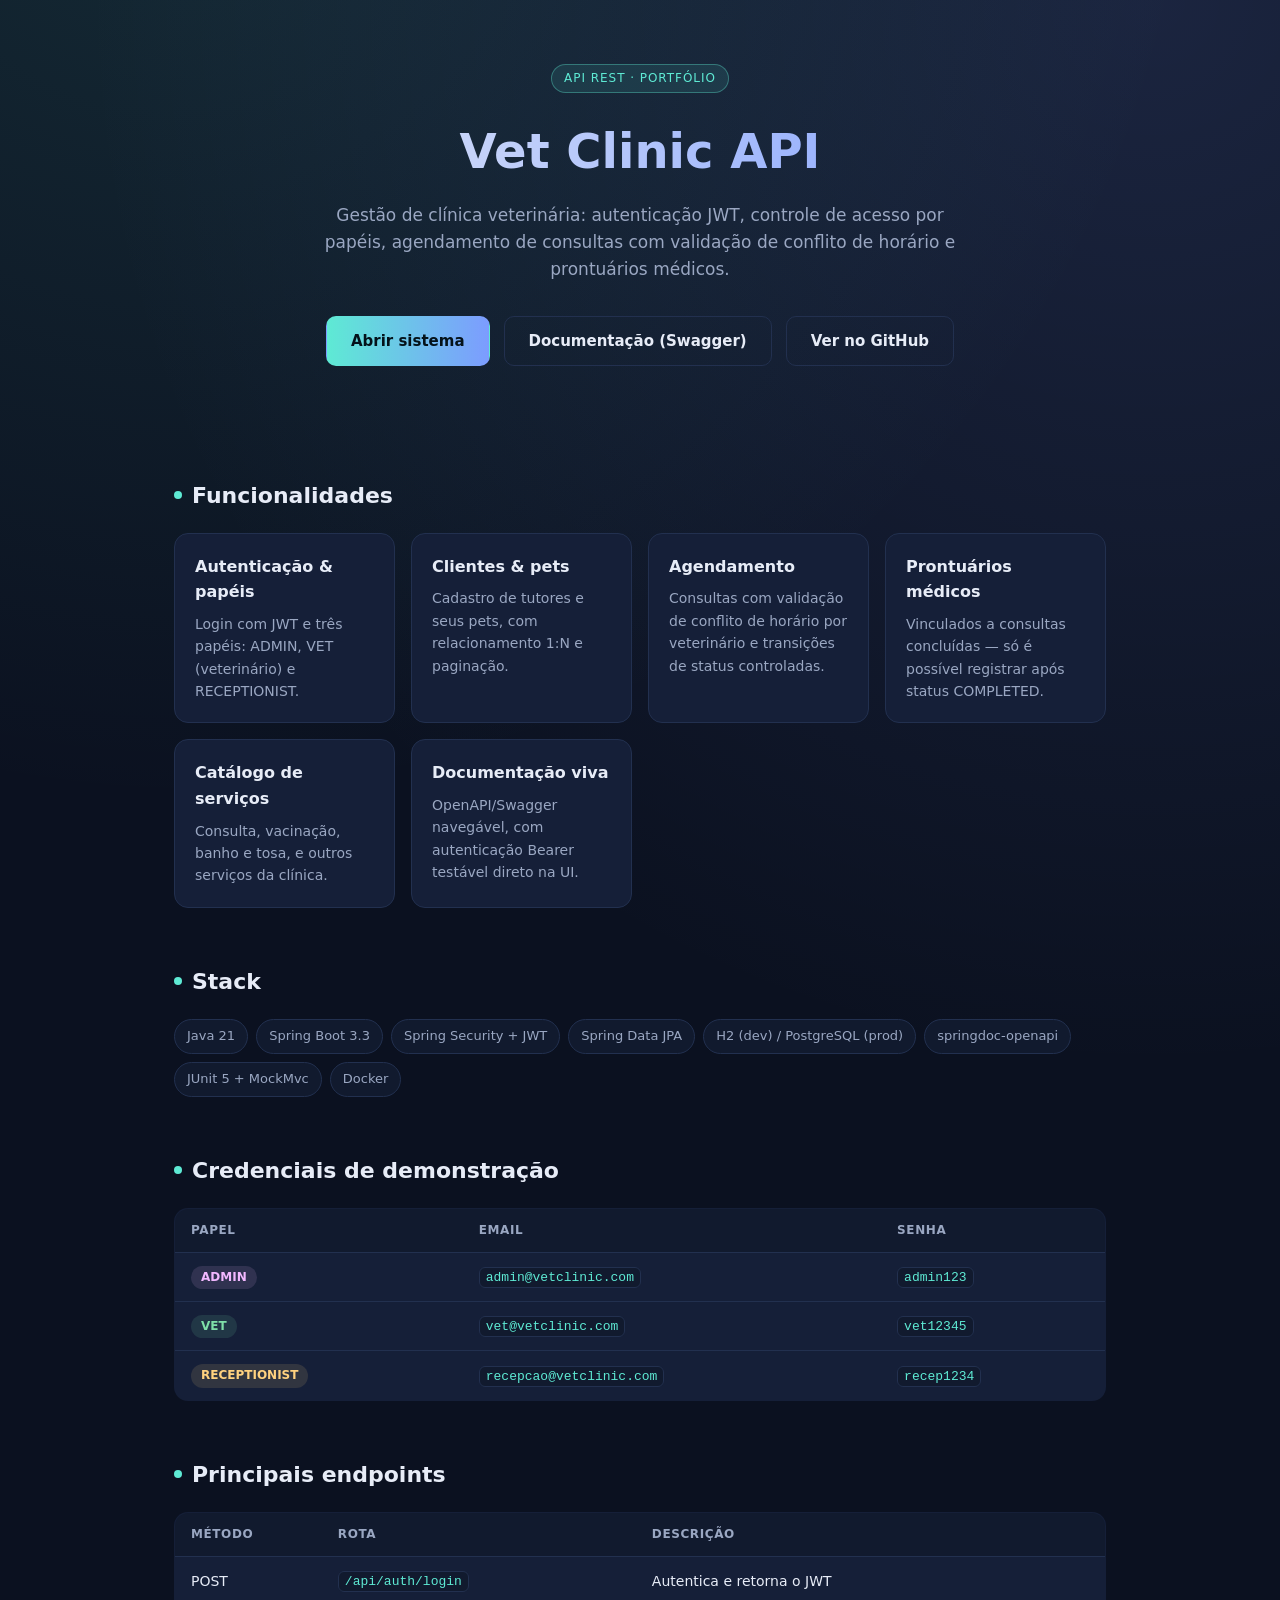
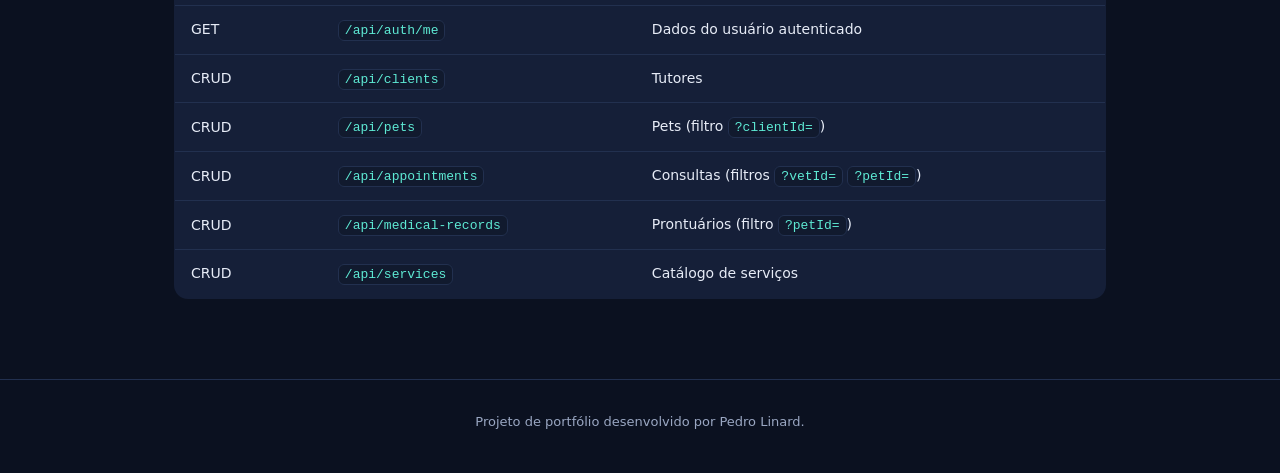
==== src/main/resources/static/index.html @ e73cc4ae "Add landing page, admin SPA frontend and vets listing endpoint Adds a static landing page and a vani" ====
<!DOCTYPE html>
<html lang="pt-BR">
<head>
<meta charset="UTF-8" />
<meta name="viewport" content="width=device-width, initial-scale=1.0" />
<title>Vet Clinic API</title>
<style>
  :root {
    --bg: #0b1120;
    --bg-soft: #111a2e;
    --card: #151f38;
    --border: #22304f;
    --text: #e7ecf7;
    --text-dim: #9aa7c2;
    --accent: #5eead4;
    --accent-2: #7c9cff;
    --admin: #f2b8ff;
    --vet: #7fe0a8;
    --recep: #ffd27f;
  }

  * { box-sizing: border-box; }

  body {
    margin: 0;
    font-family: 'Segoe UI', system-ui, -apple-system, sans-serif;
    background:
      radial-gradient(circle at 15% -10%, rgba(94,234,212,0.12), transparent 40%),
      radial-gradient(circle at 90% 0%, rgba(124,156,255,0.14), transparent 45%),
      var(--bg);
    color: var(--text);
    line-height: 1.6;
  }

  a { color: var(--accent); text-decoration: none; }
  a:hover { text-decoration: underline; }

  header {
    max-width: 980px;
    margin: 0 auto;
    padding: 64px 24px 32px;
    text-align: center;
  }

  .badge {
    display: inline-block;
    font-size: 12px;
    letter-spacing: 0.08em;
    text-transform: uppercase;
    color: var(--accent);
    background: rgba(94,234,212,0.1);
    border: 1px solid rgba(94,234,212,0.35);
    padding: 4px 12px;
    border-radius: 999px;
    margin-bottom: 20px;
  }

  h1 {
    font-size: clamp(32px, 5vw, 48px);
    margin: 0 0 12px;
    background: linear-gradient(90deg, var(--text), var(--accent-2));
    -webkit-background-clip: text;
    background-clip: text;
    color: transparent;
  }

  .subtitle {
    color: var(--text-dim);
    font-size: 17px;
    max-width: 640px;
    margin: 0 auto 32px;
  }

  .cta {
    display: flex;
    gap: 14px;
    justify-content: center;
    flex-wrap: wrap;
  }

  .btn {
    padding: 12px 24px;
    border-radius: 10px;
    font-weight: 600;
    font-size: 15px;
    border: 1px solid transparent;
    transition: transform 0.15s ease, border-color 0.15s ease;
  }
  .btn:hover { transform: translateY(-2px); text-decoration: none; }

  .btn-primary {
    background: linear-gradient(90deg, var(--accent), var(--accent-2));
    color: #04121a;
  }

  .btn-secondary {
    background: transparent;
    border-color: var(--border);
    color: var(--text);
  }
  .btn-secondary:hover { border-color: var(--accent-2); }

  main {
    max-width: 980px;
    margin: 0 auto;
    padding: 24px 24px 80px;
  }

  section { margin-top: 56px; }

  h2 {
    font-size: 22px;
    margin-bottom: 20px;
    display: flex;
    align-items: center;
    gap: 10px;
  }

  h2::before {
    content: "";
    width: 8px;
    height: 8px;
    border-radius: 50%;
    background: var(--accent);
    display: inline-block;
  }

  .grid {
    display: grid;
    grid-template-columns: repeat(auto-fit, minmax(220px, 1fr));
    gap: 16px;
  }

  .card {
    background: var(--card);
    border: 1px solid var(--border);
    border-radius: 14px;
    padding: 20px;
  }

  .card h3 {
    margin: 0 0 8px;
    font-size: 16px;
    color: var(--text);
  }

  .card p {
    margin: 0;
    color: var(--text-dim);
    font-size: 14px;
  }

  table {
    width: 100%;
    border-collapse: collapse;
    background: var(--card);
    border: 1px solid var(--border);
    border-radius: 14px;
    overflow: hidden;
  }

  th, td {
    text-align: left;
    padding: 12px 16px;
    font-size: 14px;
    border-bottom: 1px solid var(--border);
  }

  th {
    background: var(--bg-soft);
    color: var(--text-dim);
    font-weight: 600;
    text-transform: uppercase;
    font-size: 12px;
    letter-spacing: 0.05em;
  }

  tr:last-child td { border-bottom: none; }

  code {
    background: var(--bg-soft);
    border: 1px solid var(--border);
    padding: 2px 6px;
    border-radius: 6px;
    font-size: 13px;
    color: var(--accent);
  }

  .role-pill {
    display: inline-block;
    padding: 2px 10px;
    border-radius: 999px;
    font-size: 12px;
    font-weight: 600;
  }
  .role-admin { background: rgba(242,184,255,0.12); color: var(--admin); }
  .role-vet { background: rgba(127,224,168,0.12); color: var(--vet); }
  .role-recep { background: rgba(255,210,127,0.12); color: var(--recep); }

  .stack-tags {
    display: flex;
    flex-wrap: wrap;
    gap: 8px;
  }

  .tag {
    background: var(--bg-soft);
    border: 1px solid var(--border);
    padding: 6px 12px;
    border-radius: 999px;
    font-size: 13px;
    color: var(--text-dim);
  }

  footer {
    text-align: center;
    padding: 32px 24px 48px;
    color: var(--text-dim);
    font-size: 13px;
    border-top: 1px solid var(--border);
  }

  @media (max-width: 600px) {
    header { padding: 48px 20px 24px; }
    table, thead, tbody, th, td, tr { display: block; }
    thead { display: none; }
    tr { border-bottom: 1px solid var(--border); padding: 10px 0; }
    td { border: none; padding: 4px 16px; }
    td::before {
      content: attr(data-label);
      display: block;
      font-size: 11px;
      text-transform: uppercase;
      color: var(--text-dim);
      margin-bottom: 2px;
    }
  }
</style>
</head>
<body>

<header>
  <span class="badge">API REST · Portfólio</span>
  <h1>Vet Clinic API</h1>
  <p class="subtitle">
    Gestão de clínica veterinária: autenticação JWT, controle de acesso por papéis,
    agendamento de consultas com validação de conflito de horário e prontuários médicos.
  </p>
  <div class="cta">
    <a class="btn btn-primary" href="/app/index.html">Abrir sistema</a>
    <a class="btn btn-secondary" href="/docs">Documentação (Swagger)</a>
    <a class="btn btn-secondary" href="https://github.com/pedrolinard/cllinica-veterinaria" target="_blank" rel="noopener">Ver no GitHub</a>
  </div>
</header>

<main>

  <section>
    <h2>Funcionalidades</h2>
    <div class="grid">
      <div class="card">
        <h3>Autenticação &amp; papéis</h3>
        <p>Login com JWT e três papéis: ADMIN, VET (veterinário) e RECEPTIONIST.</p>
      </div>
      <div class="card">
        <h3>Clientes &amp; pets</h3>
        <p>Cadastro de tutores e seus pets, com relacionamento 1:N e paginação.</p>
      </div>
      <div class="card">
        <h3>Agendamento</h3>
        <p>Consultas com validação de conflito de horário por veterinário e transições de status controladas.</p>
      </div>
      <div class="card">
        <h3>Prontuários médicos</h3>
        <p>Vinculados a consultas concluídas — só é possível registrar após status COMPLETED.</p>
      </div>
      <div class="card">
        <h3>Catálogo de serviços</h3>
        <p>Consulta, vacinação, banho e tosa, e outros serviços da clínica.</p>
      </div>
      <div class="card">
        <h3>Documentação viva</h3>
        <p>OpenAPI/Swagger navegável, com autenticação Bearer testável direto na UI.</p>
      </div>
    </div>
  </section>

  <section>
    <h2>Stack</h2>
    <div class="stack-tags">
      <span class="tag">Java 21</span>
      <span class="tag">Spring Boot 3.3</span>
      <span class="tag">Spring Security + JWT</span>
      <span class="tag">Spring Data JPA</span>
      <span class="tag">H2 (dev) / PostgreSQL (prod)</span>
      <span class="tag">springdoc-openapi</span>
      <span class="tag">JUnit 5 + MockMvc</span>
      <span class="tag">Docker</span>
    </div>
  </section>

  <section>
    <h2>Credenciais de demonstração</h2>
    <table>
      <thead>
        <tr><th>Papel</th><th>Email</th><th>Senha</th></tr>
      </thead>
      <tbody>
        <tr>
          <td data-label="Papel"><span class="role-pill role-admin">ADMIN</span></td>
          <td data-label="Email"><code>admin@vetclinic.com</code></td>
          <td data-label="Senha"><code>admin123</code></td>
        </tr>
        <tr>
          <td data-label="Papel"><span class="role-pill role-vet">VET</span></td>
          <td data-label="Email"><code>vet@vetclinic.com</code></td>
          <td data-label="Senha"><code>vet12345</code></td>
        </tr>
        <tr>
          <td data-label="Papel"><span class="role-pill role-recep">RECEPTIONIST</span></td>
          <td data-label="Email"><code>recepcao@vetclinic.com</code></td>
          <td data-label="Senha"><code>recep1234</code></td>
        </tr>
      </tbody>
    </table>
  </section>

  <section>
    <h2>Principais endpoints</h2>
    <table>
      <thead>
        <tr><th>Método</th><th>Rota</th><th>Descrição</th></tr>
      </thead>
      <tbody>
        <tr><td data-label="Método">POST</td><td data-label="Rota"><code>/api/auth/login</code></td><td data-label="Descrição">Autentica e retorna o JWT</td></tr>
        <tr><td data-label="Método">GET</td><td data-label="Rota"><code>/api/auth/me</code></td><td data-label="Descrição">Dados do usuário autenticado</td></tr>
        <tr><td data-label="Método">CRUD</td><td data-label="Rota"><code>/api/clients</code></td><td data-label="Descrição">Tutores</td></tr>
        <tr><td data-label="Método">CRUD</td><td data-label="Rota"><code>/api/pets</code></td><td data-label="Descrição">Pets (filtro <code>?clientId=</code>)</td></tr>
        <tr><td data-label="Método">CRUD</td><td data-label="Rota"><code>/api/appointments</code></td><td data-label="Descrição">Consultas (filtros <code>?vetId=</code> <code>?petId=</code>)</td></tr>
        <tr><td data-label="Método">CRUD</td><td data-label="Rota"><code>/api/medical-records</code></td><td data-label="Descrição">Prontuários (filtro <code>?petId=</code>)</td></tr>
        <tr><td data-label="Método">CRUD</td><td data-label="Rota"><code>/api/services</code></td><td data-label="Descrição">Catálogo de serviços</td></tr>
      </tbody>
    </table>
  </section>

</main>

<footer>
  Projeto de portfólio desenvolvido por Pedro Linard.
</footer>

</body>
</html>
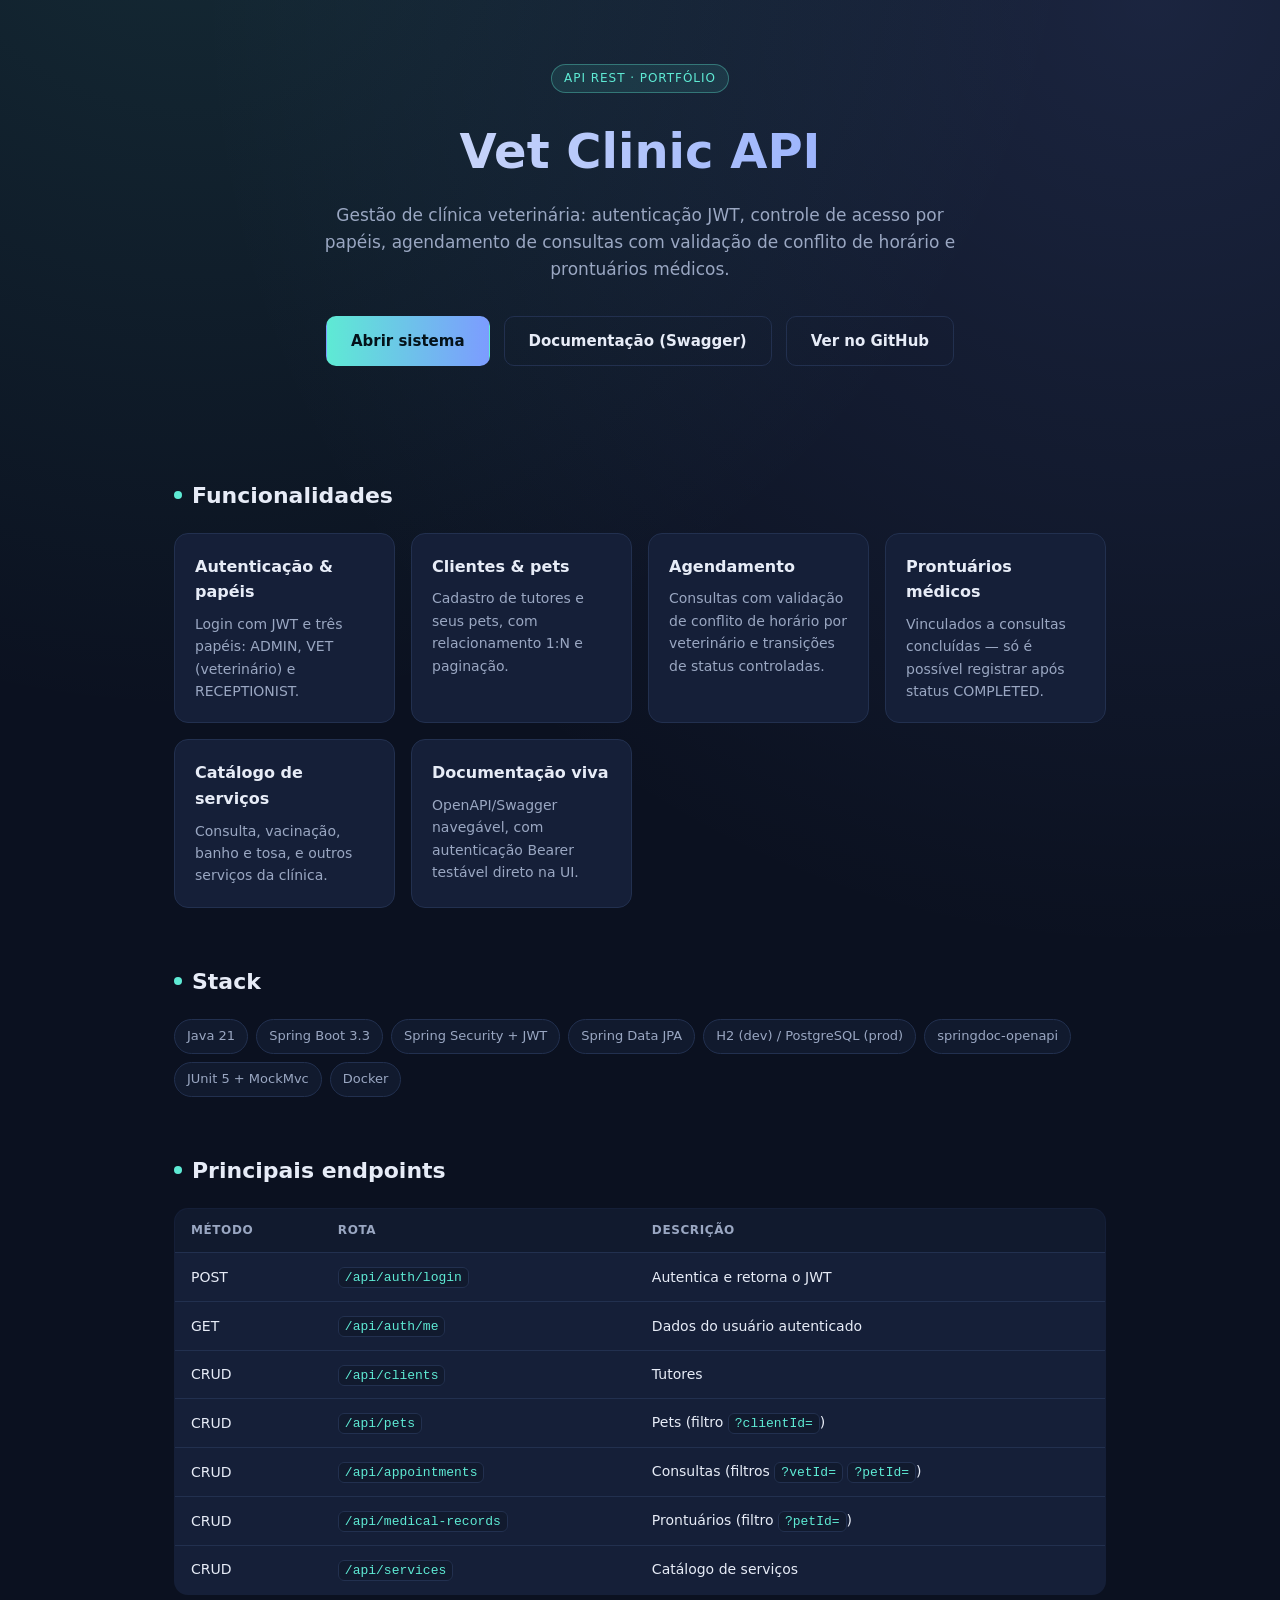
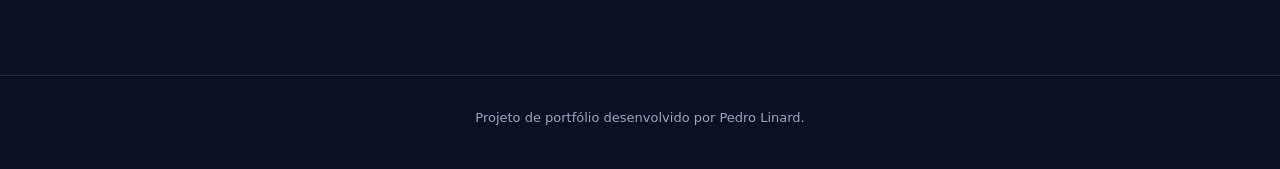
==== commit 6b3ae0e0: "Remove hardcoded demo credentials from seed and public pages Addresses the 'attention points' review" ====
--- a/src/main/resources/static/index.html
+++ b/src/main/resources/static/index.html
@@ -4,6 +4,7 @@
 <meta charset="UTF-8" />
 <meta name="viewport" content="width=device-width, initial-scale=1.0" />
 <title>Vet Clinic API</title>
+<link rel="icon" href="data:image/svg+xml,<svg xmlns=%22http://www.w3.org/2000/svg%22 viewBox=%220 0 100 100%22><text y=%22.9em%22 font-size=%2290%22>%F0%9F%90%BE</text></svg>" />
 <style>
   :root {
     --bg: #0b1120;
@@ -248,7 +249,7 @@
   </p>
   <div class="cta">
     <a class="btn btn-primary" href="/app/index.html">Abrir sistema</a>
-    <a class="btn btn-secondary" href="/docs">Documentação (Swagger)</a>
+    <a class="btn btn-secondary" href="/docs" target="_blank" rel="noopener">Documentação (Swagger)</a>
     <a class="btn btn-secondary" href="https://github.com/pedrolinard/cllinica-veterinaria" target="_blank" rel="noopener">Ver no GitHub</a>
   </div>
 </header>
@@ -297,32 +298,6 @@
       <span class="tag">JUnit 5 + MockMvc</span>
       <span class="tag">Docker</span>
     </div>
-  </section>
-
-  <section>
-    <h2>Credenciais de demonstração</h2>
-    <table>
-      <thead>
-        <tr><th>Papel</th><th>Email</th><th>Senha</th></tr>
-      </thead>
-      <tbody>
-        <tr>
-          <td data-label="Papel"><span class="role-pill role-admin">ADMIN</span></td>
-          <td data-label="Email"><code>admin@vetclinic.com</code></td>
-          <td data-label="Senha"><code>admin123</code></td>
-        </tr>
-        <tr>
-          <td data-label="Papel"><span class="role-pill role-vet">VET</span></td>
-          <td data-label="Email"><code>vet@vetclinic.com</code></td>
-          <td data-label="Senha"><code>vet12345</code></td>
-        </tr>
-        <tr>
-          <td data-label="Papel"><span class="role-pill role-recep">RECEPTIONIST</span></td>
-          <td data-label="Email"><code>recepcao@vetclinic.com</code></td>
-          <td data-label="Senha"><code>recep1234</code></td>
-        </tr>
-      </tbody>
-    </table>
   </section>
 
   <section>
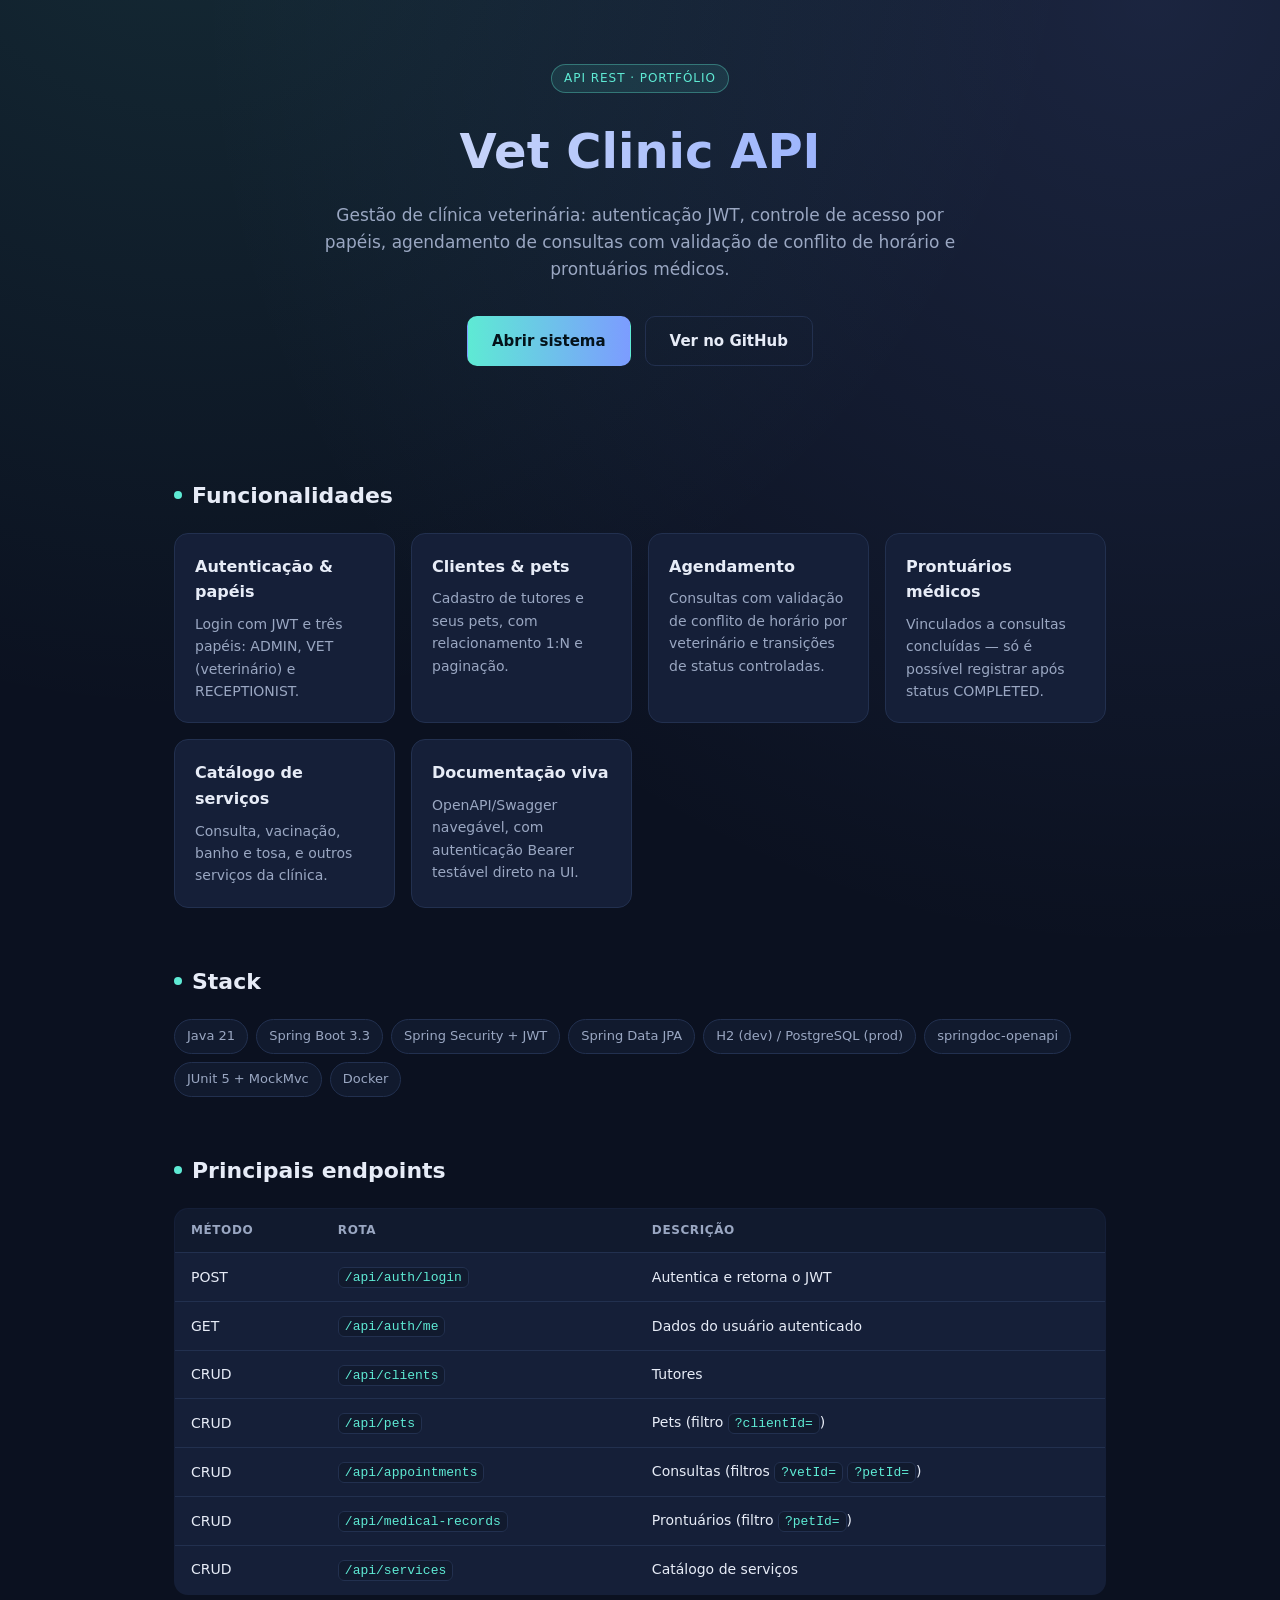
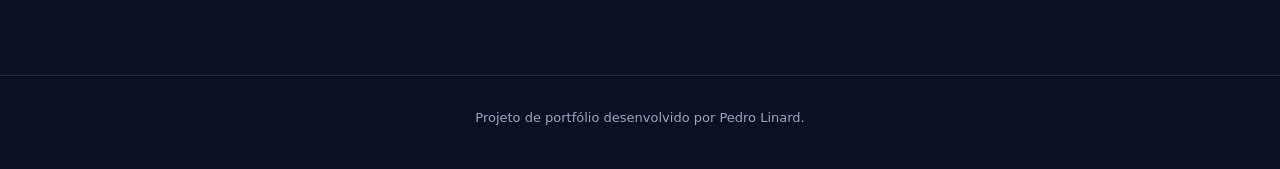
==== commit 6f314d2c: "Security phase 2: proxy trust, prod Swagger off, token invalidation, per-IP throttle Roadmap phase 2" ====
--- a/src/main/resources/static/index.html
+++ b/src/main/resources/static/index.html
@@ -249,7 +249,6 @@
   </p>
   <div class="cta">
     <a class="btn btn-primary" href="/app/index.html">Abrir sistema</a>
-    <a class="btn btn-secondary" href="/docs" target="_blank" rel="noopener">Documentação (Swagger)</a>
     <a class="btn btn-secondary" href="https://github.com/pedrolinard/cllinica-veterinaria" target="_blank" rel="noopener">Ver no GitHub</a>
   </div>
 </header>
